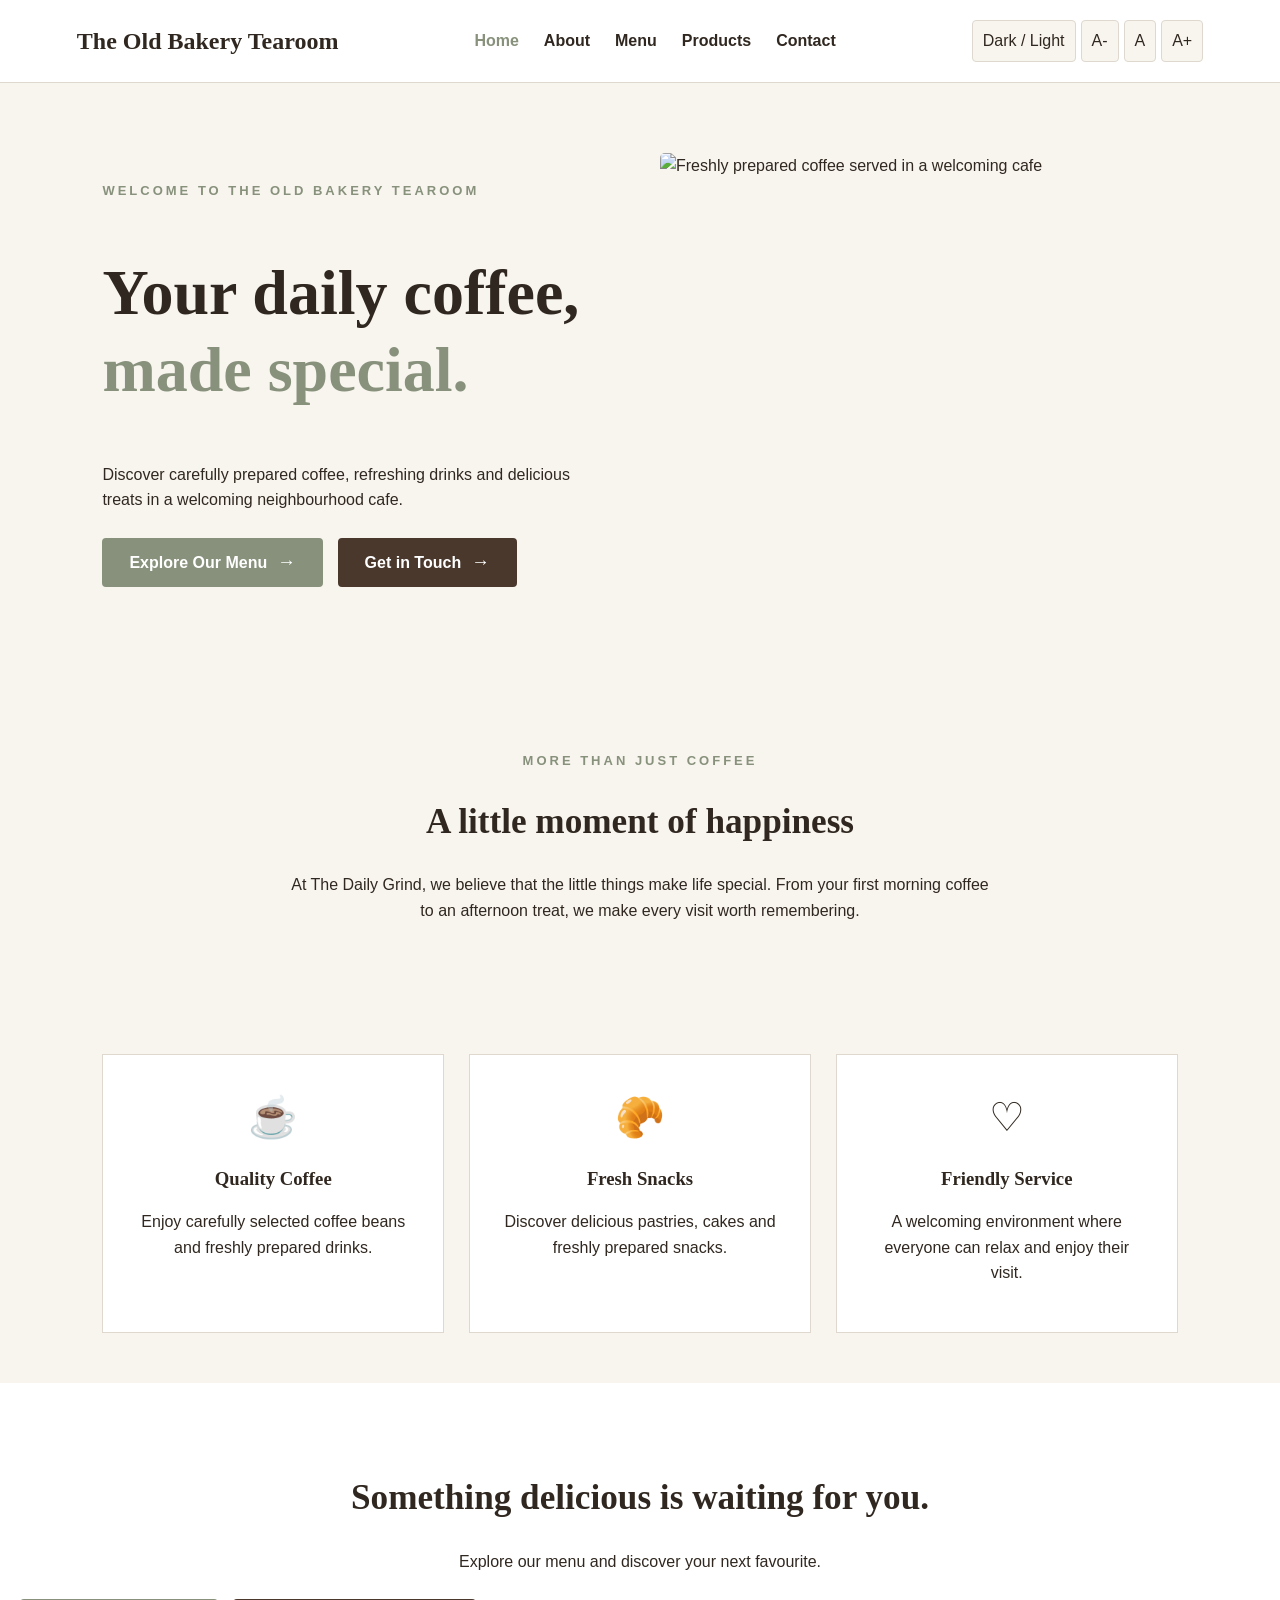
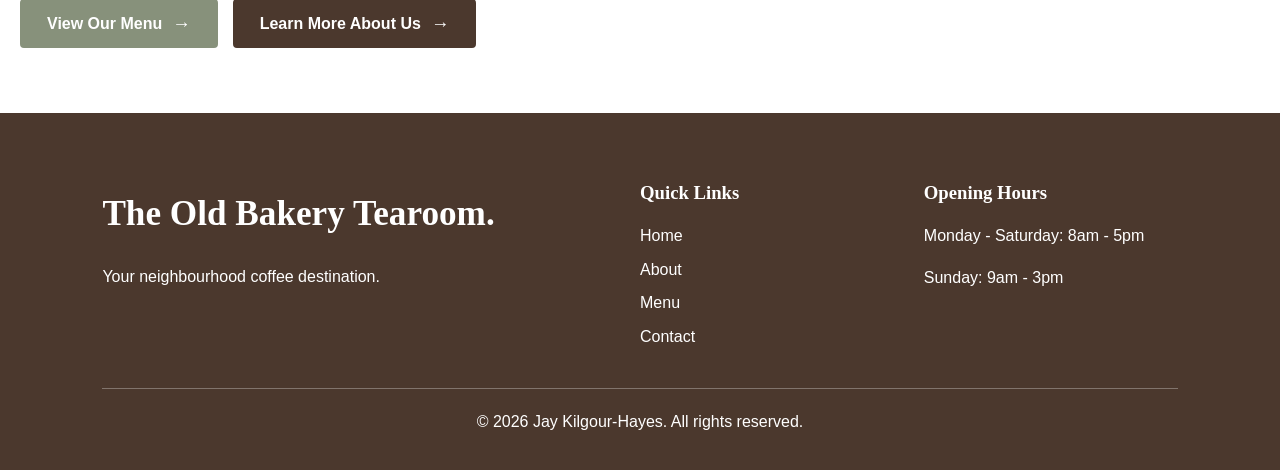
==== index.html @ dd0f077c "Initial commit - The Old Bakery Tearoom website" ====
<!DOCTYPE html>
<html lang="en">
<head>
    <meta charset="UTF-8">
    <meta name="viewport" content="width=device-width, initial-scale=1.0">

    <meta name="description" content="The Old Bakery Tearoom - your local neighbourhood cafe for quality coffee, drinks and snacks.">

    <title>The Old Bakery Tearoom | Home</title>

    <link rel="stylesheet" href="css/styles.css">
    <script src="javascript/script.js" defer></script>
</head>

<body>

    <!-- Accessibility: Skip navigation -->
    <a href="#main-content" class="skip-link">
        Skip to main content
    </a>

    <!-- Header -->
    <header class="site-header">

        <a href="index.html" class="logo">
            The Old Bakery Tearoom
        </a>

        <button class="menu-toggle"
                aria-label="Open navigation menu"
                aria-expanded="false"
                aria-controls="main-navigation"
                type="button">
            ☰
        </button>

        <nav id="main-navigation" aria-label="Main navigation">
            <ul>
                <li><a href="index.html" aria-current="page">Home</a></li>
                <li><a href="about.html">About</a></li>
                <li><a href="menu.html">Menu</a></li>
                <li><a href="products.html">Products</a></li>
                <li><a href="contact.html">Contact</a></li>
            </ul>
        </nav>

        <!-- Accessibility controls -->
        <div class="accessibility-controls">

            <button id="theme-toggle" type="button">
                Dark / Light
            </button>

            <button id="decrease-text" type="button"
                    aria-label="Decrease text size">
                A-
            </button>

            <button id="reset-text" type="button"
                    aria-label="Reset text size">
                A
            </button>

            <button id="increase-text" type="button"
                    aria-label="Increase text size">
                A+
            </button>

        </div>

    </header>

    <main id="main-content">

        <!-- Hero section -->
        <section class="hero">

            <div class="hero-content">

                <p class="eyebrow">WELCOME TO THE OLD BAKERY TEAROOM</p>

                <h1>
                    Your daily coffee,
                    <span>made special.</span>
                </h1>

                <p>
                    Discover carefully prepared coffee, refreshing
                    drinks and delicious treats in a welcoming
                    neighbourhood cafe.
                </p>

                <div class="hero-actions">

                    <a class="btn btn-primary" href="menu.html">
                        Explore Our Menu
                    </a>

                    <a class="btn btn-secondary" href="contact.html">
                        Get in Touch
                    </a>

                </div>

            </div>

            <div class="hero-image">

                <img
                    src="../Project 2/assets/Images/Cafe.jpeg"
                    alt="Freshly prepared coffee served in a welcoming cafe"
                >

            </div>

        </section>

        <!-- Introduction -->
        <section class="welcome-section">

            <p class="eyebrow">MORE THAN JUST COFFEE</p>

            <h2>A little moment of happiness</h2>

            <p>
                At The Daily Grind, we believe that the little
                things make life special. From your first morning
                coffee to an afternoon treat, we make every visit
                worth remembering.
            </p>

        </section>

        <!-- Features -->
        <section class="features">

            <article class="feature-card">

                <div class="feature-icon" aria-hidden="true">
                    ☕
                </div>

                <h3>Quality Coffee</h3>

                <p>
                    Enjoy carefully selected coffee beans and
                    freshly prepared drinks.
                </p>

            </article>

            <article class="feature-card">

                <div class="feature-icon" aria-hidden="true">
                    🥐
                </div>

                <h3>Fresh Snacks</h3>

                <p>
                    Discover delicious pastries, cakes and
                    freshly prepared snacks.
                </p>

            </article>

            <article class="feature-card">

                <div class="feature-icon" aria-hidden="true">
                    ♡
                </div>

                <h3>Friendly Service</h3>

                <p>
                    A welcoming environment where everyone
                    can relax and enjoy their visit.
                </p>

            </article>

        </section>

        <!-- Call to action -->
        <section class="cta-section">

            <h2>Something delicious is waiting for you.</h2>

            <p>
                Explore our menu and discover your next favourite.
            </p>

            <div class="hero-actions">

                <a class="btn btn-primary" href="menu.html">
                    View Our Menu
                </a>

                <a class="btn btn-secondary" href="about.html">
                    Learn More About Us
                </a>

            </div>

        </section>

    </main>

    <!-- Footer -->
    <footer class="site-footer">

        <div class="footer-content">

            <div>
                <h2>The Old Bakery Tearoom.</h2>
                <p>Your neighbourhood coffee destination.</p>
            </div>

            <div>
                <h3>Quick Links</h3>
                <a href="index.html">Home</a>
                <a href="about.html">About</a>
                <a href="menu.html">Menu</a>
                <a href="contact.html">Contact</a>
            </div>

            <div>
                <h3>Opening Hours</h3>
                <p>Monday - Saturday: 8am - 5pm</p>
                <p>Sunday: 9am - 3pm</p>
            </div>

        </div>

        <p class="copyright">
            &copy; 2026 Jay Kilgour-Hayes. All rights reserved.
        </p>

    </footer>

</body>
</html>
---- css/styles.css ----
/* =========================================
   THE DAILY GRIND - WEBSITE STYLES
   Espresso brown, cream and sage green.
========================================= */

/* 1. Global settings */

:root {
    --primary: #4b382d;
    --secondary: #87917b;
    --background: #f8f5ef;
    --surface: #ffffff;
    --text: #302820;
    --muted: #686159;
    --border: #ded8ce;
    --font-size: 16px;
}

* {
    box-sizing: border-box;
}

html {
    scroll-behavior: smooth;
    font-size: var(--font-size);
}

body {
    margin: 0;
    background: var(--background);
    color: var(--text);
    font-family: Arial, Helvetica, sans-serif;
    line-height: 1.6;
}

img {
    max-width: 100%;
    display: block;
}

a {
    color: inherit;
}

button,
input,
textarea {
    font: inherit;
}

button {
    cursor: pointer;
}

a:focus-visible,
button:focus-visible,
input:focus-visible,
textarea:focus-visible {
    outline: 3px solid var(--secondary);
    outline-offset: 3px;
}

/* 2. Dark mode */

body.dark-mode {
    --primary: #d7c7b3;
    --secondary: #aab69c;
    --background: #201e1a;
    --surface: #302c25;
    --text: #f5efe5;
    --muted: #c3bbae;
    --border: #514a40;
}

/* 3. Accessibility */

.skip-link {
    position: absolute;
    top: -100px;
    left: 10px;
    background: var(--primary);
    color: white;
    padding: 12px;
    z-index: 1000;
}

.skip-link:focus {
    top: 10px;
}

/* 4. Header and navigation */

.site-header {
    display: flex;
    align-items: center;
    justify-content: space-between;
    flex-wrap: wrap;
    padding: 20px 6%;
    background: var(--surface);
    border-bottom: 1px solid var(--border);
    gap: 15px;
}

.logo {
    font-family: Georgia, serif;
    font-size: 24px;
    font-weight: bold;
    text-decoration: none;
}

.logo span {
    color: var(--secondary);
}

nav ul {
    display: flex;
    list-style: none;
    gap: 25px;
    padding: 0;
    margin: 0;
}

nav a {
    text-decoration: none;
    font-weight: bold;
}

nav a:hover,
nav a[aria-current="page"] {
    color: var(--secondary);
}

.menu-toggle {
    display: none;
    background: transparent;
    border: 1px solid var(--border);
    padding: 8px 12px;
    color: var(--text);
    font-size: 20px;
}

.accessibility-controls {
    display: flex;
    gap: 5px;
    align-items: center;
}

.accessibility-controls button {
    padding: 7px 10px;
    background: var(--background);
    border: 1px solid var(--border);
    color: var(--text);
    border-radius: 4px;
}

/* 5. Typography */

h1,
h2,
h3 {
    font-family: Georgia, "Times New Roman", serif;
    line-height: 1.2;
}

h1 {
    font-size: clamp(2.5rem, 5vw, 4.5rem);
}

h2 {
    font-size: 2.2rem;
}

.eyebrow {
    color: var(--secondary);
    font-size: 13px;
    font-weight: bold;
    letter-spacing: 3px;
}

/* 6. Original buttons */

.primary-button,
.secondary-button {
    display: inline-block;
    padding: 13px 25px;
    text-decoration: none;
    border: none;
    border-radius: 4px;
    font-weight: bold;
}

.primary-button {
    background: var(--secondary);
    color: #ffffff;
}

.secondary-button {
    background: var(--primary);
    color: #ffffff;
}

.primary-button:hover,
.secondary-button:hover {
    opacity: 0.85;
}

/* 7. Home page hero */

.hero {
    display: grid;
    grid-template-columns: 1fr 1fr;
    align-items: center;
    gap: 40px;
    padding: 70px 8%;
    background: var(--background);
}

.hero-content h1 span,
.page-heading h1 span {
    color: var(--secondary);
}

.hero-content p {
    max-width: 500px;
}

.hero-image img {
    width: 100%;
    height: 450px;
    object-fit: cover;
    border-radius: 5px;
}

/* 8. Welcome section */

.welcome-section {
    text-align: center;
    max-width: 750px;
    margin: auto;
    padding: 65px 20px;
}

/* 9. Feature cards */

.features {
    display: grid;
    grid-template-columns: repeat(3, 1fr);
    gap: 25px;
    padding: 50px 8%;
}

.feature-card {
    background: var(--surface);
    border: 1px solid var(--border);
    padding: 30px;
    text-align: center;
}

.feature-icon {
    font-size: 40px;
}

/* 10. Call to action */

.cta-section {
    text-align: center;
    padding: 65px 20px;
    background: var(--surface);
}

/* 11. Page headings */

.page-heading {
    text-align: center;
    padding: 65px 20px;
    background: var(--surface);
}

.page-heading h1 span {
    color: var(--secondary);
}

/* 12. About page */

.about-section {
    display: grid;
    grid-template-columns: 1fr 1fr;
    gap: 50px;
    align-items: center;
    padding: 65px 8%;
}

.about-image img {
    width: 100%;
    height: 420px;
    object-fit: cover;
}

.values-section {
    padding: 60px 8%;
    text-align: center;
    background: var(--surface);
}

/* 13. Menu page */

.menu-section {
    padding: 60px 8%;
}

.filter-buttons {
    display: flex;
    flex-wrap: wrap;
    gap: 10px;
    margin: 25px 0;
}

.filter-btn {
    background: var(--surface);
    color: var(--text);
    border: 1px solid var(--border);
    padding: 10px 20px;
    border-radius: 25px;
}

.filter-btn.active,
.filter-btn[aria-pressed="true"] {
    background: var(--primary);
    color: #ffffff;
}

.product-grid {
    display: grid;
    grid-template-columns: repeat(3, 1fr);
    gap: 25px;
}

.product-card {
    background: var(--surface);
    border: 1px solid var(--border);
    overflow: hidden;
}

.product-card[hidden] {
    display: none;
}

.product-card img {
    width: 100%;
    height: 220px;
    object-fit: cover;
}

.product-information {
    padding: 20px;
}

.product-information p {
    color: var(--muted);
}

.add-to-basket {
    display: block;
    width: 100%;
    margin-top: 15px;
    padding: 12px;
    background: var(--secondary);
    color: #ffffff;
    border: none;
    border-radius: 3px;
}

.basket {
    margin-top: 40px;
    padding: 25px;
    background: var(--surface);
    border: 1px solid var(--border);
}

.basket button {
    padding: 10px 20px;
    background: var(--primary);
    color: #ffffff;
    border: none;
}

.small-note {
    color: var(--muted);
    font-size: 13px;
}

/* 14. Product page */

.featured-product {
    display: grid;
    grid-template-columns: 1fr 1fr;
    gap: 50px;
    align-items: center;
    padding: 70px 8%;
}

.featured-product-image img {
    width: 100%;
    height: 450px;
    object-fit: cover;
}

.product-price {
    font-size: 25px;
    font-weight: bold;
    color: var(--secondary);
}

/* 15. Contact page */

.contact-section {
    display: grid;
    grid-template-columns: 1fr 1fr;
    gap: 50px;
    padding: 70px 8%;
}

.contact-information h3 {
    margin-top: 25px;
}

.contact-information a {
    color: var(--secondary);
}

.contact-form-container {
    padding: 30px;
    background: var(--surface);
    border: 1px solid var(--border);
}

.form-group {
    margin-bottom: 20px;
}

.form-group label {
    display: block;
    margin-bottom: 7px;
    font-weight: bold;
}

.form-group input,
.form-group textarea {
    width: 100%;
    padding: 12px;
    border: 1px solid var(--border);
    background: var(--background);
    color: var(--text);
    border-radius: 3px;
}

.form-group input[aria-invalid="true"],
.form-group textarea[aria-invalid="true"] {
    border: 2px solid #a33b32;
}

/* 16. Footer */

.site-footer {
    padding: 50px 8% 20px;
    background: var(--primary);
    color: #ffffff;
}

.footer-content {
    display: grid;
    grid-template-columns: 2fr 1fr 1fr;
    gap: 30px;
}

.footer-content a {
    display: block;
    color: #ffffff;
    margin: 8px 0;
    text-decoration: none;
}

.copyright {
    text-align: center;
    padding-top: 20px;
    border-top: 1px solid rgba(255,255,255,0.3);
    margin-top: 30px;
}

/* 17. Tablet responsiveness */

@media (max-width: 1000px) {

    .site-header {
        flex-wrap: wrap;
    }

    .menu-toggle {
        display: block;
        margin-left: auto;
    }

    nav {
        display: none;
        width: 100%;
    }

    nav.open {
        display: block;
    }

    nav ul {
        flex-direction: column;
        gap: 15px;
        padding: 15px 0;
    }

    .hero,
    .about-section,
    .featured-product,
    .contact-section {
        grid-template-columns: 1fr;
    }

    .product-grid {
        grid-template-columns: repeat(2, 1fr);
    }
}

/* 18. Mobile responsiveness */

@media (max-width: 600px) {

    .hero {
        padding: 40px 6%;
    }

    .hero-image img {
        height: 280px;
    }

    .features,
    .product-grid {
        grid-template-columns: 1fr;
    }

    .about-section,
    .featured-product,
    .contact-section {
        padding: 40px 6%;
    }

    .footer-content {
        grid-template-columns: 1fr;
    }

    .accessibility-controls {
        width: 100%;
        justify-content: flex-end;
    }
}

/* 19. Reduced motion accessibility */

@media (prefers-reduced-motion: reduce) {

    *,
    *::before,
    *::after {
        scroll-behavior: auto !important;
        transition-duration: 0.01ms !important;
    }
}

/* 20. Link-style buttons */

.hero-actions {
    display: flex;
    flex-wrap: wrap;
    gap: 15px;
    margin-top: 25px;
}

.btn {
    display: inline-flex;
    align-items: center;
    justify-content: center;
    gap: 10px;
    min-height: 48px;
    padding: 13px 25px;
    text-decoration: none;
    border: 2px solid transparent;
    border-radius: 4px;
    font-weight: bold;
    text-align: center;
    line-height: 1.2;
    cursor: pointer;
    transition: background-color 0.3s ease, color 0.3s ease, transform 0.3s ease;
}

/* Add a visible arrow icon after the button text. */
.btn::after {
    content: "\2192";
    display: inline-block;
    font-size: 1.15em;
    line-height: 1;
}

.btn-primary {
    background-color: #87917b;
    color: #ffffff;
    border-color: #87917b;
}

.btn-primary:hover {
    background-color: #707b65;
    border-color: #707b65;
    color: #ffffff;
    transform: translateY(-2px);
}

.btn-secondary {
    background-color: #4b382d;
    color: #ffffff;
    border-color: #4b382d;
}

.btn-secondary:hover {
    background-color: #36271f;
    border-color: #36271f;
    color: #ffffff;
    transform: translateY(-2px);
}

.btn:focus-visible {
    outline: 3px solid var(--secondary);
    outline-offset: 3px;
}

/* Mobile button layout */

@media (max-width: 600px) {

    .hero-actions {
        flex-direction: column;
        align-items: stretch;
    }

    .btn {
        width: 100%;
    }
}
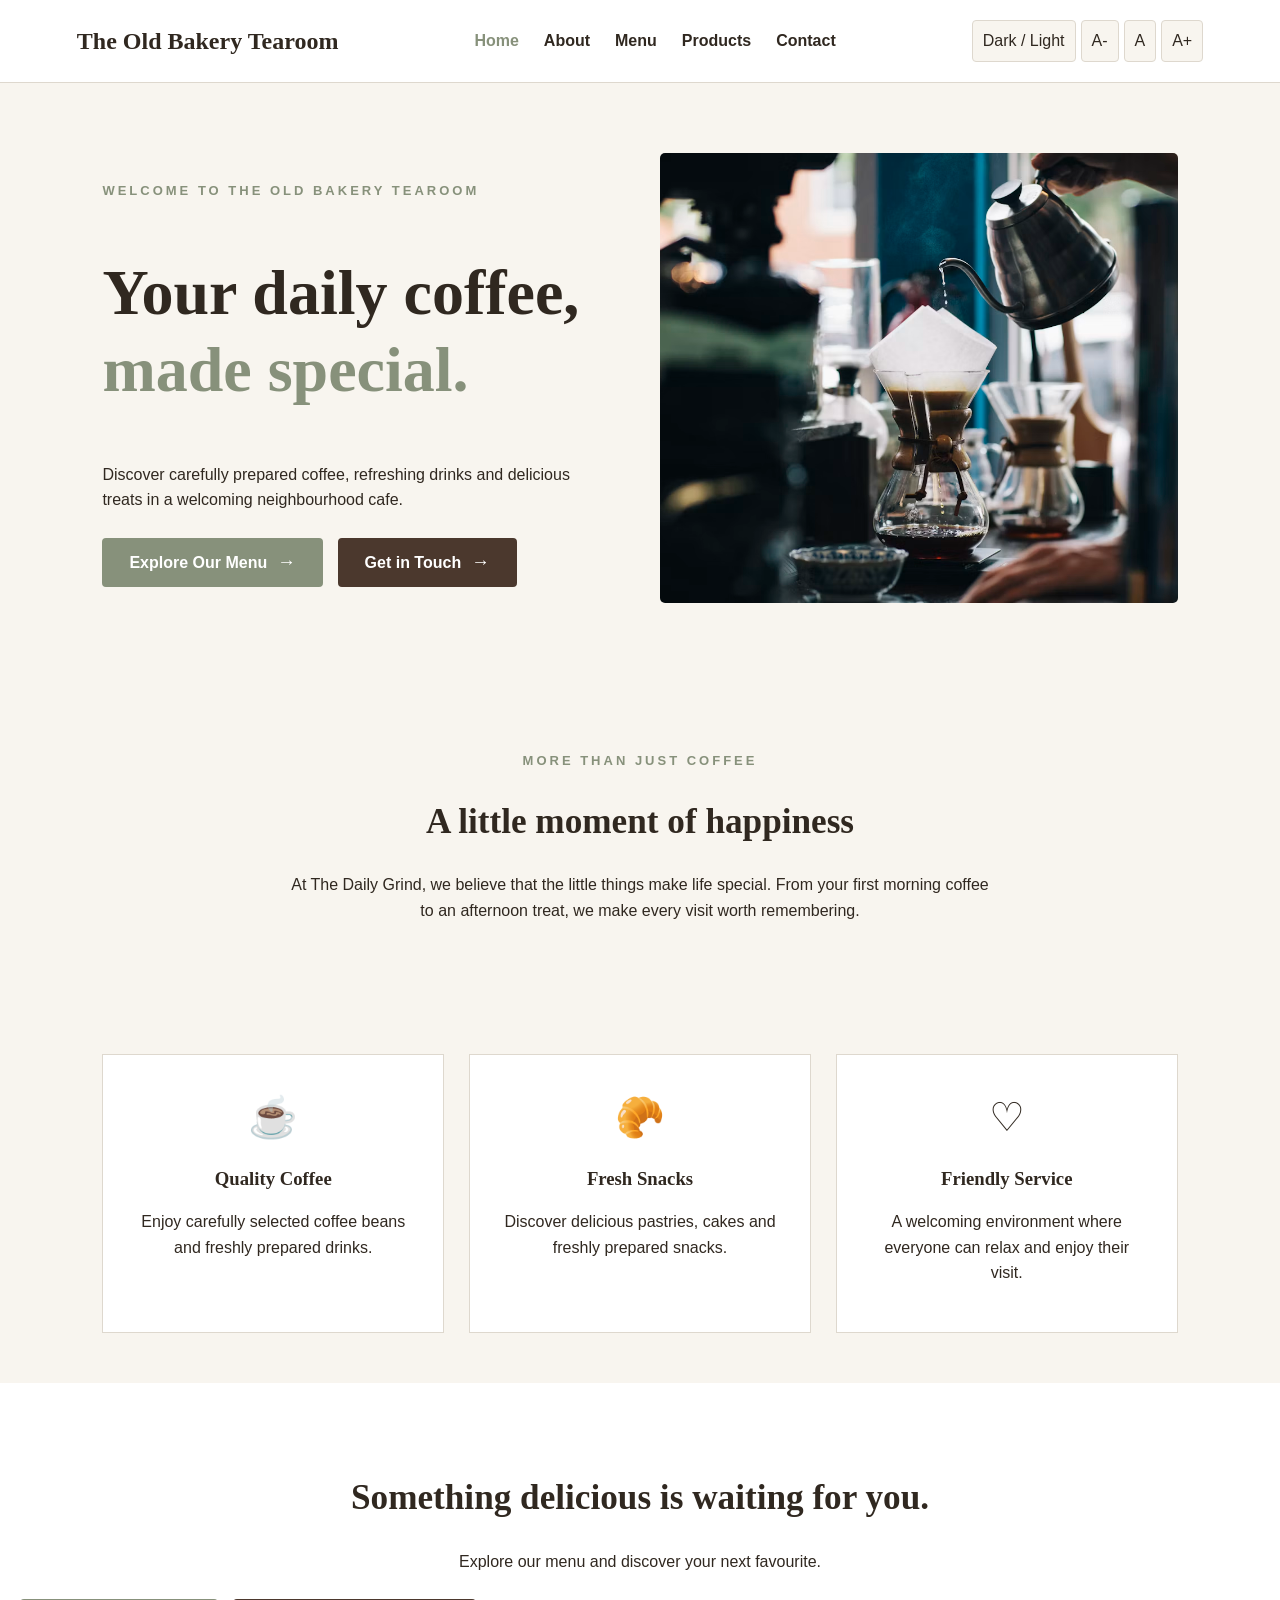
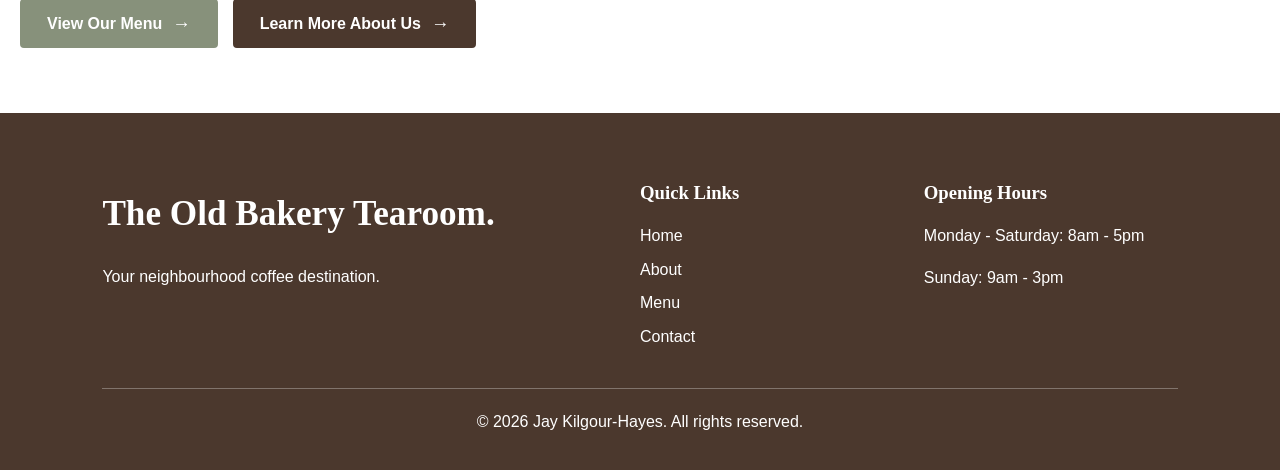
==== commit a22e8c11: "Fix image paths" ====
--- a/index.html
+++ b/index.html
@@ -108,7 +108,7 @@
             <div class="hero-image">
 
                 <img
-                    src="../Project 2/assets/Images/Cafe.jpeg"
+                    src="assets/Images/Cafe.jpeg"
                     alt="Freshly prepared coffee served in a welcoming cafe"
                 >
 
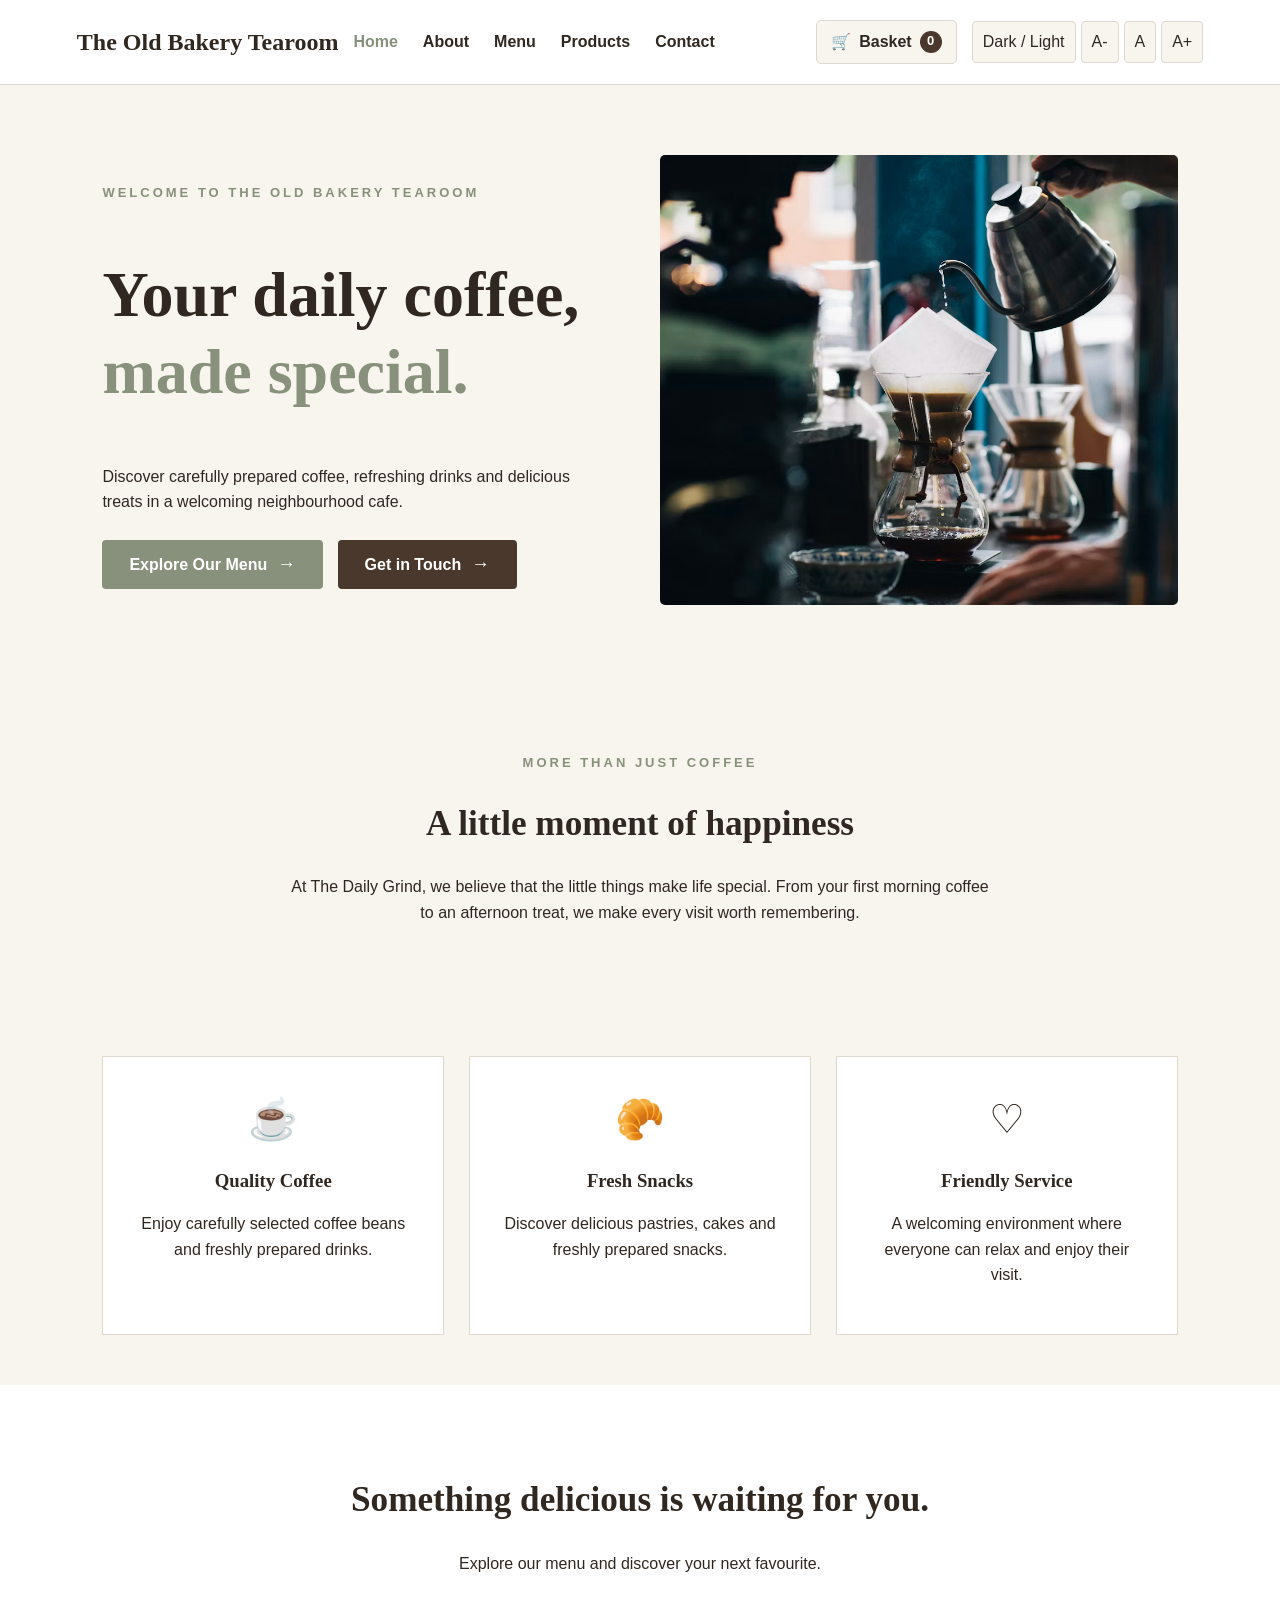
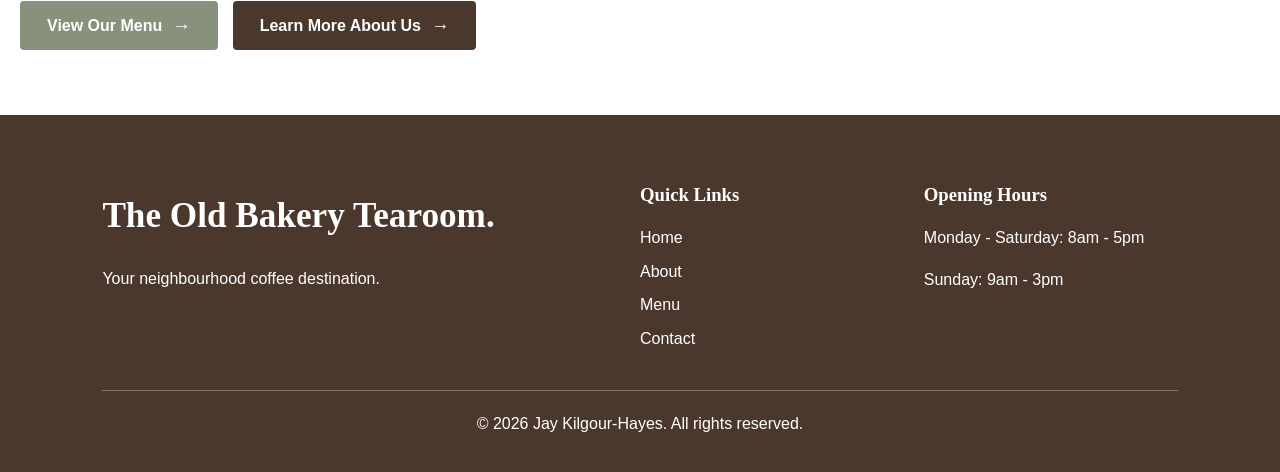
==== commit 06ba3fb8: "Add basket dropdown to all website pages" ====
--- a/index.html
+++ b/index.html
@@ -45,6 +45,40 @@
             </ul>
         </nav>
 
+        <!-- Header basket dropdown -->
+        <div class="header-basket-container">
+
+            <button type="button" class="header-basket"
+                    id="header-basket-toggle"
+                    aria-label="Open basket, 0 items"
+                    aria-expanded="false"
+                    aria-controls="header-basket-dropdown">
+
+                <span aria-hidden="true">🛒</span>
+                <span>Basket</span>
+                <span id="header-basket-count">0</span>
+
+            </button>
+
+            <div class="header-basket-dropdown"
+                 id="header-basket-dropdown" hidden>
+
+                <h2>Your Basket</h2>
+
+                <div id="basket-items"></div>
+
+                <p>Items: <span id="basket-count">0</span></p>
+
+                <p>Total: £<span id="basket-total">0.00</span></p>
+
+                <button id="clear-basket" type="button">
+                    Clear Basket
+                </button>
+
+            </div>
+
+        </div>
+
         <!-- Accessibility controls -->
         <div class="accessibility-controls">
 
--- a/css/styles.css
+++ b/css/styles.css
@@ -1,4 +1,3 @@
-
 /* =========================================
    THE DAILY GRIND - WEBSITE STYLES
    Espresso brown, cream and sage green.
@@ -369,20 +368,6 @@
     color: #ffffff;
     border: none;
     border-radius: 3px;
-}
-
-.basket {
-    margin-top: 40px;
-    padding: 25px;
-    background: var(--surface);
-    border: 1px solid var(--border);
-}
-
-.basket button {
-    padding: 10px 20px;
-    background: var(--primary);
-    color: #ffffff;
-    border: none;
 }
 
 .small-note {
@@ -651,3 +636,108 @@
         width: 100%;
     }
 }
+
+/* 21. Header basket */
+
+.header-basket-container {
+    position: relative;
+    margin-left: auto;
+}
+
+.header-basket {
+    display: inline-flex;
+    align-items: center;
+    gap: 8px;
+    padding: 8px 14px;
+    background: var(--background);
+    color: var(--text);
+    border: 1px solid var(--border);
+    border-radius: 5px;
+    font-weight: bold;
+    cursor: pointer;
+}
+
+.header-basket:hover {
+    background: var(--secondary);
+    color: #ffffff;
+}
+
+#header-basket-count {
+    display: inline-flex;
+    align-items: center;
+    justify-content: center;
+    min-width: 22px;
+    height: 22px;
+    padding: 2px 6px;
+    background: var(--primary);
+    color: #ffffff;
+    border-radius: 50%;
+    font-size: 13px;
+}
+
+/* 22. Header basket dropdown */
+
+.header-basket-dropdown {
+    position: absolute;
+    top: calc(100% + 10px);
+    right: 0;
+    width: 320px;
+    max-width: 90vw;
+    padding: 20px;
+    background: var(--surface);
+    color: var(--text);
+    border: 1px solid var(--border);
+    border-radius: 5px;
+    box-shadow: 0 5px 15px rgba(0, 0, 0, 0.15);
+    z-index: 1000;
+}
+
+.header-basket-dropdown[hidden] {
+    display: none;
+}
+
+.header-basket-dropdown h2 {
+    font-size: 22px;
+    margin-top: 0;
+}
+
+.header-basket-dropdown #clear-basket {
+    padding: 10px 20px;
+    background: var(--primary);
+    color: #ffffff;
+    border: none;
+    cursor: pointer;
+}
+
+.basket-item {
+    display: flex;
+    align-items: center;
+    justify-content: space-between;
+    flex-wrap: wrap;
+    gap: 10px;
+    padding: 12px 0;
+    border-bottom: 1px solid var(--border);
+}
+
+.basket-item select {
+    padding: 7px;
+    background: var(--background);
+    color: var(--text);
+    border: 1px solid var(--border);
+    border-radius: 4px;
+    font: inherit;
+}
+
+/* Mobile basket dropdown */
+
+@media (max-width: 600px) {
+
+    .header-basket-container {
+        margin-left: auto;
+    }
+
+    .header-basket-dropdown {
+        right: 0;
+    }
+
+}
